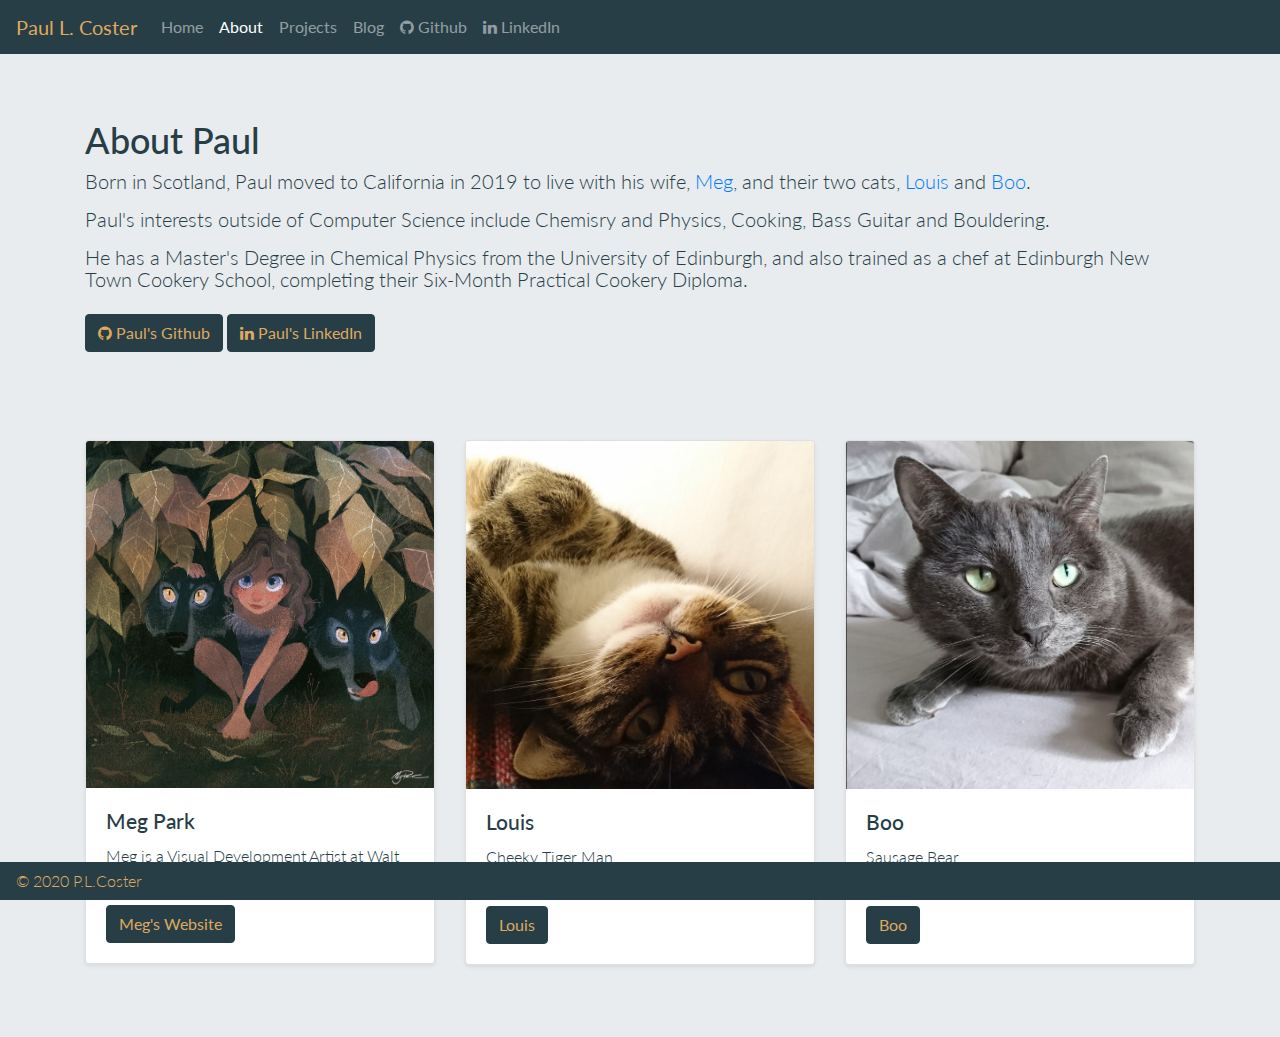
==== about.html @ b4d23ce8 "Added 'about' page to website" ====
<!DOCTYPE html>
<html lang="en">
    <head>
      <meta charset="utf-8">
      <meta name="viewport" content="width=device-width, initial-scale=1, shrink-to-fit=no">
      <!--Bootstrap, StyleSheets and Fonts -->
      <link href="https://fonts.googleapis.com/css?family=Lato:100,300,400&display=swap" rel="stylesheet">
      <link rel="stylesheet" href="https://cdnjs.cloudflare.com/ajax/libs/font-awesome/4.7.0/css/font-awesome.min.css">
      <link rel="stylesheet" href="https://stackpath.bootstrapcdn.com/bootstrap/4.3.1/css/bootstrap.min.css" integrity="sha384-ggOyR0iXCbMQv3Xipma34MD+dH/1fQ784/j6cY/iJTQUOhcWr7x9JvoRxT2MZw1T" crossorigin="anonymous">
      <link rel="stylesheet" href="main.css">
      <meta charset="utf-8">
        <title>About Paul</title>
    </head>
    <body>
      <header>
        <nav class="navbar navbar-expand-md navbar-dark" id="navbar">
          <a class="navbar-brand" id="logo" href="index.html">Paul L. Coster </a>
          <!--Navbar buttons-->
          <button class="navbar-toggler" type="button" data-toggle="collapse" data-target="#navbarSupportedContent" aria-controls="navbarSupportedContent" aria-expanded="false" aria-label="Toggle navigation">
          <span class="navbar-toggler-icon"></span>
          </button>

          <div class="collapse navbar-collapse" id="navbarSupportedContent">
            <ul class="navbar-nav mr-auto">
              <li class="nav-item">
                <a class="nav-link" href="index.html">Home <span class="sr-only">(current)</span></a>
              </li>
              <li class="nav-item active">
                <a class="nav-link" href="about.html">About</a>
              </li>
              <li class="nav-item">
                <a class="nav-link" href="projects.html">Projects</a>
              </li>
              <li class="nav-item">
                <a class="nav-link" href="blog.html">Blog</a>
              </li>
              <li class="nav-item">
                <a class="nav-link" href=https://github.com/PLCoster><i class="fa fa-github"></i> Github</a>
              </li>
              <li class="nav-item" id="test">
                <a class="nav-link" href="https://uk.linkedin.com/in/paul-coster-a29b3948"><i class="fa fa-linkedin"> </i> LinkedIn</a>
              </li>
            </ul>
          </div>
        </nav>
      </header>

      <!--Main Page Content-->

      <main role="main">

        <section class="jumbotron text-left ">
          <div class="container">
            <h1>About Paul</h1>
            <p class="lead"> Born in Scotland, Paul moved to California in 2019 to live with his wife, <a href="http://www.megpark.com">Meg</a>, and their two cats, <a href="Louis.html">Louis</a> and <a href="Boo.html">Boo</a>.</p>
            <p class="lead"> Paul's interests outside of Computer Science include Chemisry and Physics, Cooking, Bass Guitar and Bouldering. </p>
            <p class="lead">He has a Master's Degree in Chemical Physics from the University of Edinburgh, and also trained as a chef at Edinburgh New Town Cookery  School, completing their Six-Month Practical Cookery Diploma.</p>
            <p>
              <a href="https://github.com/PLCoster" class="btn btn-primary my-2"><i class="fa fa-github"></i>  Paul's Github</a></a>
              <a href="https://uk.linkedin.com/in/paul-coster-a29b3948" class="btn btn-primary my-2"><i class="fa fa-linkedin"></i>  Paul's LinkedIn</a>
            </p>
          </div>
        </section>

        <div class="album py-5">
          <div class="container">

            <div class="row">
              <div class="col-md-4 col-sm-6 col-xs-12">
                <div class="card mb-4 sm-6 xs-12 shadow-sm">
                  <img src="assets/meg_thumb.png" class="card-img-top" alt="A grey cat">
                  <div class="card-body">
                    <h3 class="card-title">Meg Park</h3>
                    <p class="card-text">Meg is a Visual Development Artist at Walt Disney Animation Studios</p>
                    <div class="d-flex justify-content-between align-items-center">
                      <div class="btn-group">
                        <a href="http://www.megpark.com" class="btn btn-primary">Meg's Website</a>
                      </div>
                    </div>
                  </div>
                </div>
              </div>
              <div class="col-md-4 col-sm-6 col-xs-12">
                <div class="card mb-4 sm-6 xs-12 shadow-sm">
                  <img src="assets/louis_thumb.png" class="card-img-top" alt="A tabby cat">
                  <div class="card-body">
                    <h3 class="card-title">Louis</h3>
                    <p class="card-text">Cheeky Tiger Man <br></br></p>
                    <div class="d-flex justify-content-between align-items-center">
                      <div class="btn-group">
                        <a href="louis.html" class="btn btn-primary">Louis</a>
                      </div>
                    </div>
                  </div>
                </div>
              </div>
              <div class="col-md-4 col-sm-6 col-xs-12">
                <div class="card mb-4 sm-6 xs-12 shadow-sm">
                  <img src="assets/boo_thumb.png" class="card-img-top" alt="A chess board with 8 queens positioned to solve the N-Queen problem">
                  <div class="card-body">
                    <h3 class="card-title">Boo</h3>
                    <p class="card-text">Sausage Bear <br></br></p>
                    <div class="d-flex justify-content-between align-items-center">
                      <div class="btn-group">
                        <a href="boo.html" class="btn btn-primary">Boo</a>
                      </div>
                    </div>
                  </div>
                </div>
              </div>

      <!--Footer-->

      <footer class="navbar fixed-bottom" id="footer">
          <span class="footer_text">&copy; 2020 P.L.Coster</span>
      </footer>

    <!-- Optional Bootstrap JavaScript -->
    <!-- jQuery first, then Popper.js, then Bootstrap JS -->
    <script src="https://code.jquery.com/jquery-3.3.1.slim.min.js" integrity="sha384-q8i/X+965DzO0rT7abK41JStQIAqVgRVzpbzo5smXKp4YfRvH+8abtTE1Pi6jizo" crossorigin="anonymous"></script>
    <script src="https://cdnjs.cloudflare.com/ajax/libs/popper.js/1.14.7/umd/popper.min.js" integrity="sha384-UO2eT0CpHqdSJQ6hJty5KVphtPhzWj9WO1clHTMGa3JDZwrnQq4sF86dIHNDz0W1" crossorigin="anonymous"></script>
    <script src="https://stackpath.bootstrapcdn.com/bootstrap/4.3.1/js/bootstrap.min.js" integrity="sha384-JjSmVgyd0p3pXB1rRibZUAYoIIy6OrQ6VrjIEaFf/nJGzIxFDsf4x0xIM+B07jRM" crossorigin="anonymous"></script>
    </body>
</html>
---- main.css ----
/* Custom CSS Styles to override Bootstrap */

/* 273E47
  BD632F
  D8973C
  EDE6D1
  A4243B

  light bg
  #E9ECEF
/*
  ========================================
  Custom styles
  ========================================
*/
body {
  background-color: #E9ECEF;
  color: #273E47;
  font: 300 16px/22px "Lato", "Open Sans", "Helvetica Neue", Helvetica, Arial, sans-serif;
}

h1, h2, h3, h4 {
  color: #273E47;
}

h1 {
  font-size: 36px;
  line-height: 44px;
}
h2 {
  font-size: 24px;
  line-height: 44px;
}
h3 {
  font-size: 21px;
}
h4 {
  font-size: 18px;
}
h5 {
  color: #a9b2b9;
  font-size: 14px;
  font-weight: 400;
  text-transform: uppercase;
}

strong {
  font-weight: 400;
}

cite, em {
  font-style: italic;
}

.text-muted {
  color:  #273E47;
}


/*
==========================
NAVBAR
==========================
*/

#navbar {
  font-weight: 400;
  background-color: #273E47;
}

#logo {
  color: #DFA95F;
}

#logo:hover {
  color: #EDE6D1;
}

/*
==========================
JUMBOTRON
==========================
*/

.jumbotron {
  padding-bottom: 0;
}

/*
==========================
FOOTER
==========================
*/

#footer {
  color: #DFA95F;
  background-color: #273E47;
}

/*
===========================
BUTTONS
===========================
*/

.btn-primary {
  color: #DFA95F;
  background-color:  #273E47;
  border-color: #273E47;
}
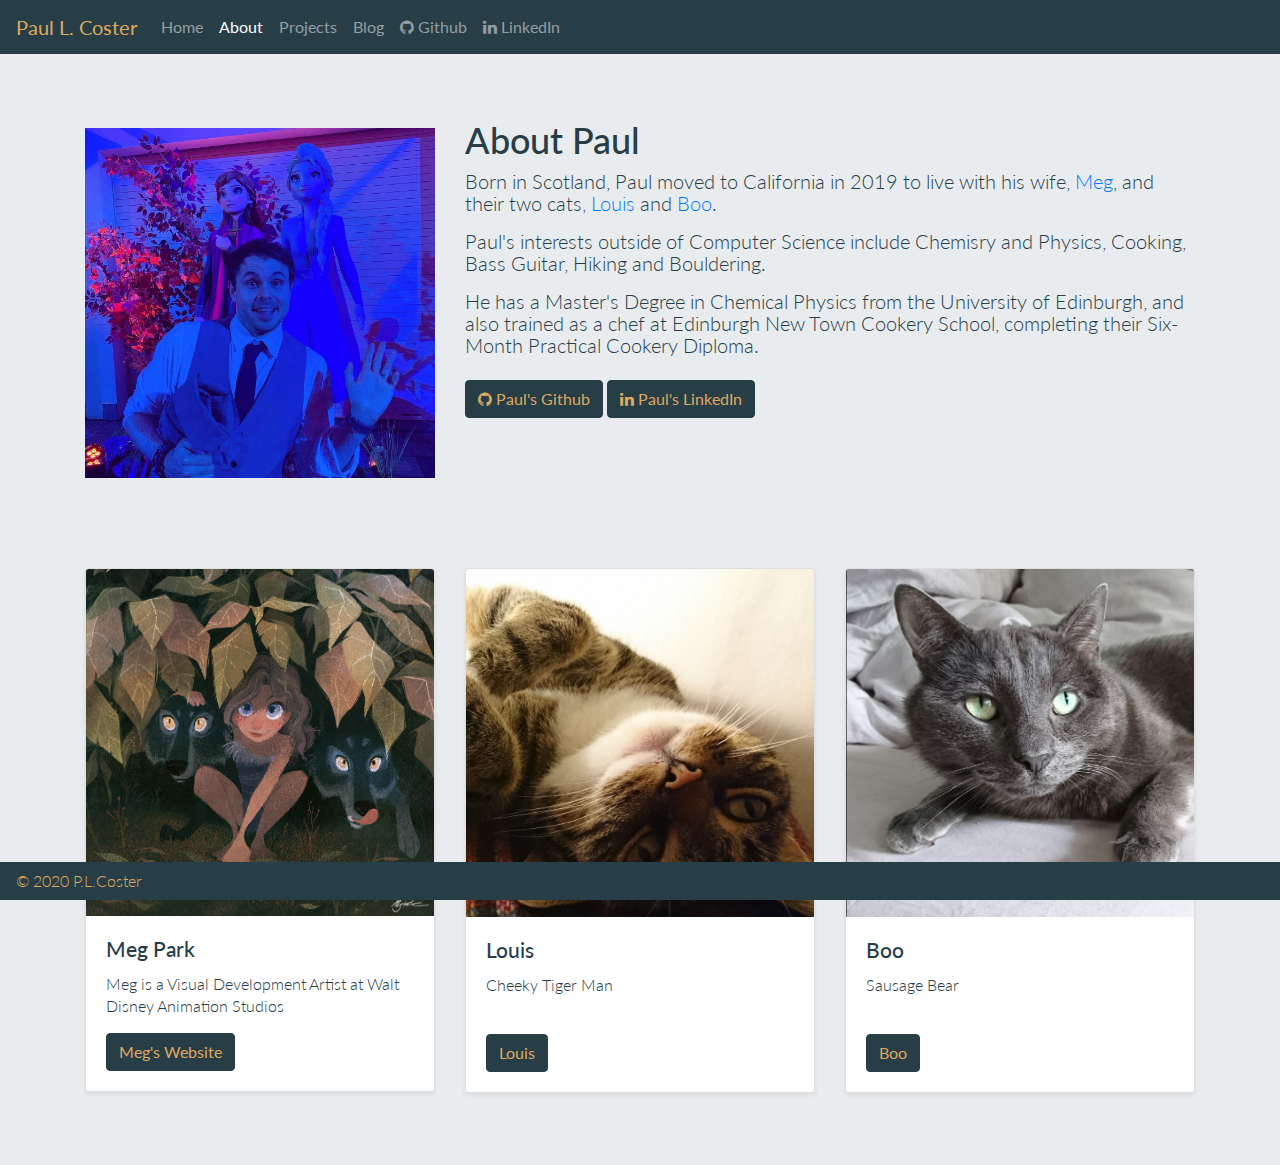
==== commit f7526443: "Extra styling of About page and added profile pic" ====
--- a/about.html
+++ b/about.html
@@ -51,14 +51,21 @@
 
         <section class="jumbotron text-left ">
           <div class="container">
-            <h1>About Paul</h1>
-            <p class="lead"> Born in Scotland, Paul moved to California in 2019 to live with his wife, <a href="http://www.megpark.com">Meg</a>, and their two cats, <a href="Louis.html">Louis</a> and <a href="Boo.html">Boo</a>.</p>
-            <p class="lead"> Paul's interests outside of Computer Science include Chemisry and Physics, Cooking, Bass Guitar and Bouldering. </p>
-            <p class="lead">He has a Master's Degree in Chemical Physics from the University of Edinburgh, and also trained as a chef at Edinburgh New Town Cookery  School, completing their Six-Month Practical Cookery Diploma.</p>
-            <p>
-              <a href="https://github.com/PLCoster" class="btn btn-primary my-2"><i class="fa fa-github"></i>  Paul's Github</a></a>
-              <a href="https://uk.linkedin.com/in/paul-coster-a29b3948" class="btn btn-primary my-2"><i class="fa fa-linkedin"></i>  Paul's LinkedIn</a>
-            </p>
+            <div class="row">
+              <div class="col-md-4 col-sm-6">
+                <img src="assets/paul_about.png" class="profile-img" alt="A picture of Paul in front of a statue of Elsa and Anna from the Frozen movie">
+              </div>
+              <div class="col-md-8 col-sm-6">
+                <h1>About Paul</h1>
+                <p class="lead"> Born in Scotland, Paul moved to California in 2019 to live with his wife, <a href="http://www.megpark.com">Meg</a>, and their two cats, <a href="Louis.html">Louis</a> and <a href="Boo.html">Boo</a>.</p>
+                <p class="lead"> Paul's interests outside of Computer Science include Chemisry and Physics, Cooking, Bass Guitar, Hiking and Bouldering. </p>
+                <p class="lead">He has a Master's Degree in Chemical Physics from the University of Edinburgh, and also trained as a chef at Edinburgh New Town Cookery  School, completing their Six-Month Practical Cookery Diploma.</p>
+                <p>
+                  <a href="https://github.com/PLCoster" class="btn btn-primary my-2"><i class="fa fa-github"></i>  Paul's Github</a></a>
+                  <a href="https://uk.linkedin.com/in/paul-coster-a29b3948" class="btn btn-primary my-2"><i class="fa fa-linkedin"></i>  Paul's LinkedIn</a>
+                </p>
+              </div>
+            </div>
           </div>
         </section>
 
@@ -68,7 +75,7 @@
             <div class="row">
               <div class="col-md-4 col-sm-6 col-xs-12">
                 <div class="card mb-4 sm-6 xs-12 shadow-sm">
-                  <img src="assets/meg_thumb.png" class="card-img-top" alt="A grey cat">
+                  <img src="assets/meg_thumb.png" class="card-img-top" alt="An illustration of a girl flanked by two wolves hiding under leaves">
                   <div class="card-body">
                     <h3 class="card-title">Meg Park</h3>
                     <p class="card-text">Meg is a Visual Development Artist at Walt Disney Animation Studios</p>
@@ -96,7 +103,7 @@
               </div>
               <div class="col-md-4 col-sm-6 col-xs-12">
                 <div class="card mb-4 sm-6 xs-12 shadow-sm">
-                  <img src="assets/boo_thumb.png" class="card-img-top" alt="A chess board with 8 queens positioned to solve the N-Queen problem">
+                  <img src="assets/boo_thumb.png" class="card-img-top" alt="A grey cat">
                   <div class="card-body">
                     <h3 class="card-title">Boo</h3>
                     <p class="card-text">Sausage Bear <br></br></p>
--- a/main.css
+++ b/main.css
@@ -86,6 +86,11 @@
   padding-bottom: 0;
 }
 
+.profile-img {
+  width: 100%;
+  padding: 10px 0;
+}
+
 /*
 ==========================
 FOOTER
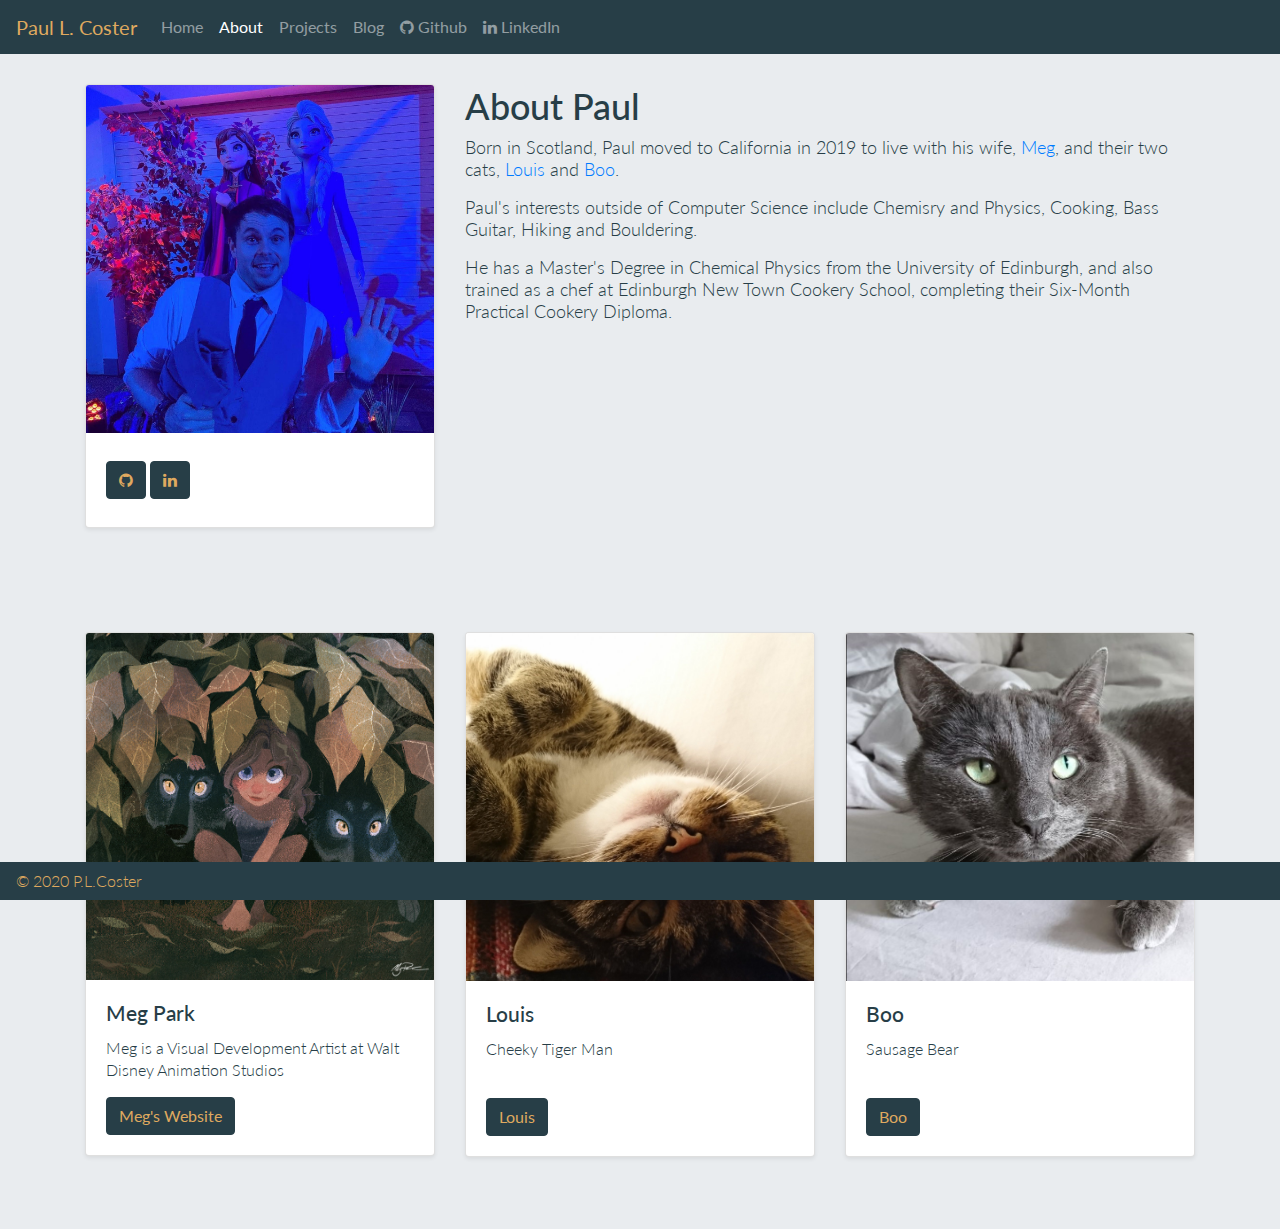
==== commit d91c85a4: "Updated styling on About page" ====
--- a/about.html
+++ b/about.html
@@ -13,7 +13,7 @@
     </head>
     <body>
       <header>
-        <nav class="navbar navbar-expand-md navbar-dark" id="navbar">
+        <nav class="navbar navbar-expand-md navbar-dark fixed-top" id="navbar">
           <a class="navbar-brand" id="logo" href="index.html">Paul L. Coster </a>
           <!--Navbar buttons-->
           <button class="navbar-toggler" type="button" data-toggle="collapse" data-target="#navbarSupportedContent" aria-controls="navbarSupportedContent" aria-expanded="false" aria-label="Toggle navigation">
@@ -53,17 +53,24 @@
           <div class="container">
             <div class="row">
               <div class="col-md-4 col-sm-6">
-                <img src="assets/paul_about.png" class="profile-img" alt="A picture of Paul in front of a statue of Elsa and Anna from the Frozen movie">
-              </div>
-              <div class="col-md-8 col-sm-6">
+                <div class="card mb-4 sm-6 shadow-sm">
+                  <img src="assets/paul_about.png" class="card-img-top" alt="A picture of Paul in front of a statue of Elsa and Anna from the Frozen movie">
+                  <div class="card-body">
+                    <div class="d-flex justify-content-between align-items-center"></div>
+                      <div class="btn-group">
+                        <a href="https://github.com/PLCoster" class="btn btn-primary my-2"><i class="fa fa-github"></i></a>
+                      </div>
+                      <div class="btn-group">
+                        <a href="https://uk.linkedin.com/in/paul-coster-a29b3948" class="btn btn-primary my-2"><i class="fa fa-linkedin"></i></a>
+                      </div>
+                    </div>
+                  </div>
+                </div>
+                <div class="col-md-8 col-sm-6">
                 <h1>About Paul</h1>
                 <p class="lead"> Born in Scotland, Paul moved to California in 2019 to live with his wife, <a href="http://www.megpark.com">Meg</a>, and their two cats, <a href="Louis.html">Louis</a> and <a href="Boo.html">Boo</a>.</p>
                 <p class="lead"> Paul's interests outside of Computer Science include Chemisry and Physics, Cooking, Bass Guitar, Hiking and Bouldering. </p>
                 <p class="lead">He has a Master's Degree in Chemical Physics from the University of Edinburgh, and also trained as a chef at Edinburgh New Town Cookery  School, completing their Six-Month Practical Cookery Diploma.</p>
-                <p>
-                  <a href="https://github.com/PLCoster" class="btn btn-primary my-2"><i class="fa fa-github"></i>  Paul's Github</a></a>
-                  <a href="https://uk.linkedin.com/in/paul-coster-a29b3948" class="btn btn-primary my-2"><i class="fa fa-linkedin"></i>  Paul's LinkedIn</a>
-                </p>
               </div>
             </div>
           </div>
--- a/main.css
+++ b/main.css
@@ -84,11 +84,17 @@
 
 .jumbotron {
   padding-bottom: 0;
+  margin-top: 20px;
+}
+
+.lead {
+  font-size: 18px;
 }
 
 .profile-img {
   width: 100%;
   padding: 10px 0;
+  border-radius: 10px;
 }
 
 /*
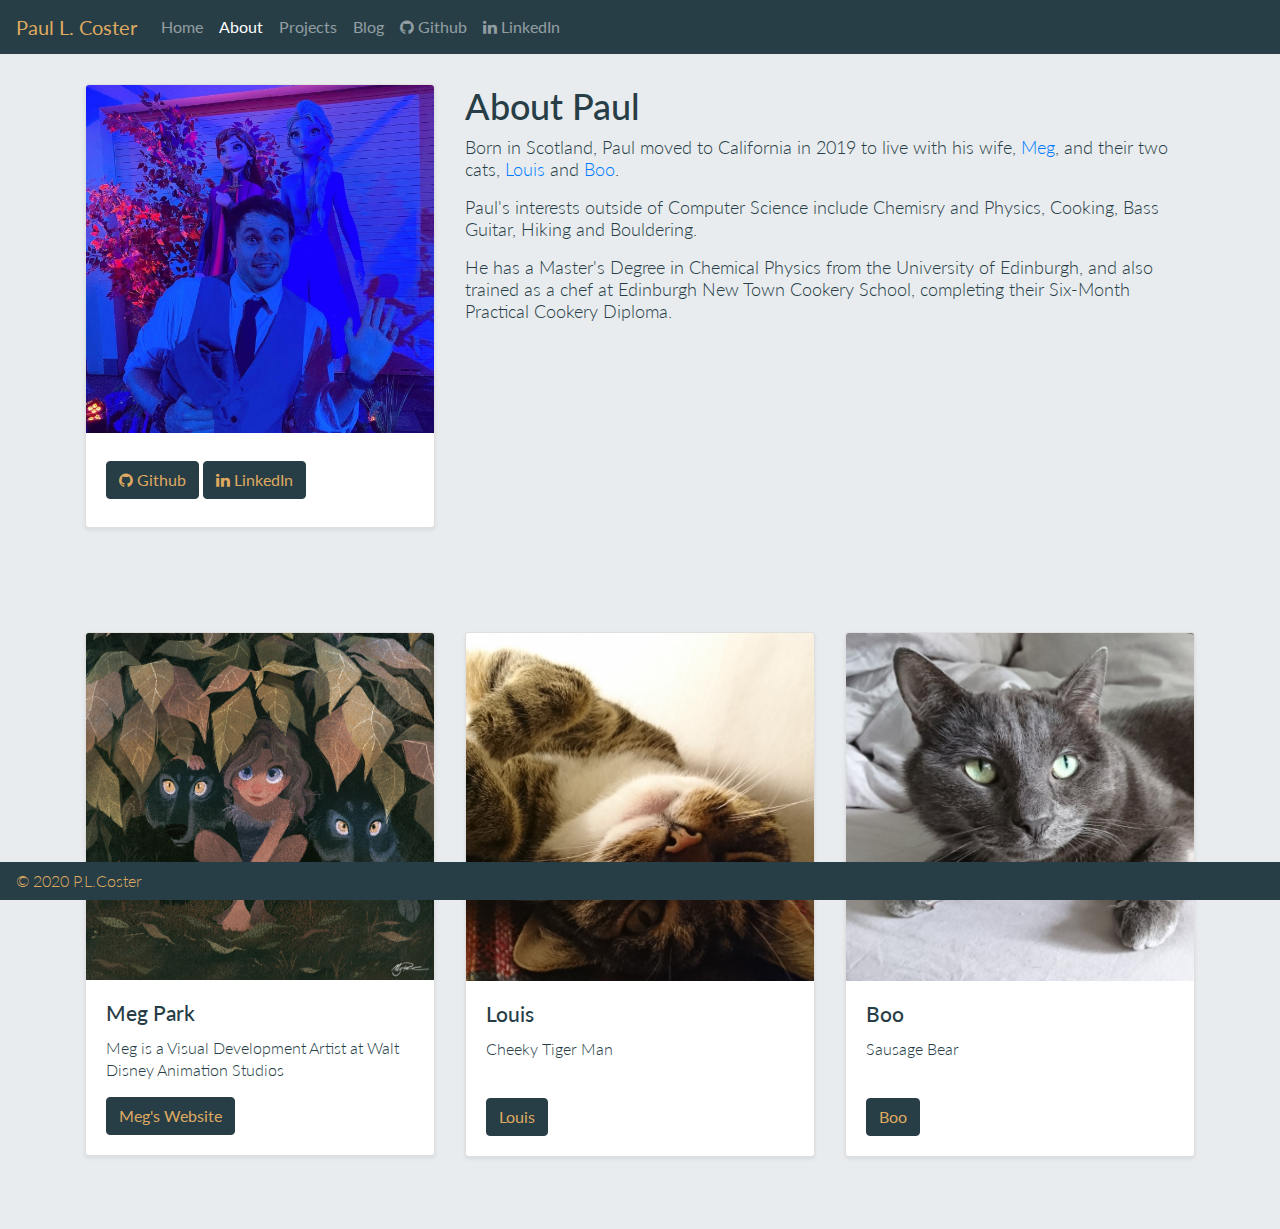
==== commit 1a96a157: "Added Louis page to site" ====
--- a/about.html
+++ b/about.html
@@ -53,15 +53,15 @@
           <div class="container">
             <div class="row">
               <div class="col-md-4 col-sm-6">
-                <div class="card mb-4 sm-6 shadow-sm">
+                <div class="card mb-4 shadow-sm">
                   <img src="assets/paul_about.png" class="card-img-top" alt="A picture of Paul in front of a statue of Elsa and Anna from the Frozen movie">
                   <div class="card-body">
                     <div class="d-flex justify-content-between align-items-center"></div>
                       <div class="btn-group">
-                        <a href="https://github.com/PLCoster" class="btn btn-primary my-2"><i class="fa fa-github"></i></a>
+                        <a href="https://github.com/PLCoster" class="btn btn-primary my-2"><i class="fa fa-github"></i>  Github</a>
                       </div>
                       <div class="btn-group">
-                        <a href="https://uk.linkedin.com/in/paul-coster-a29b3948" class="btn btn-primary my-2"><i class="fa fa-linkedin"></i></a>
+                        <a href="https://uk.linkedin.com/in/paul-coster-a29b3948" class="btn btn-primary my-2"><i class="fa fa-linkedin"></i>  LinkedIn</a>
                       </div>
                     </div>
                   </div>
@@ -81,7 +81,7 @@
 
             <div class="row">
               <div class="col-md-4 col-sm-6 col-xs-12">
-                <div class="card mb-4 sm-6 xs-12 shadow-sm">
+                <div class="card mb-4 shadow-sm">
                   <img src="assets/meg_thumb.png" class="card-img-top" alt="An illustration of a girl flanked by two wolves hiding under leaves">
                   <div class="card-body">
                     <h3 class="card-title">Meg Park</h3>
@@ -95,7 +95,7 @@
                 </div>
               </div>
               <div class="col-md-4 col-sm-6 col-xs-12">
-                <div class="card mb-4 sm-6 xs-12 shadow-sm">
+                <div class="card mb-4 shadow-sm">
                   <img src="assets/louis_thumb.png" class="card-img-top" alt="A tabby cat">
                   <div class="card-body">
                     <h3 class="card-title">Louis</h3>
@@ -109,7 +109,7 @@
                 </div>
               </div>
               <div class="col-md-4 col-sm-6 col-xs-12">
-                <div class="card mb-4 sm-6 xs-12 shadow-sm">
+                <div class="card mb-4 shadow-sm">
                   <img src="assets/boo_thumb.png" class="card-img-top" alt="A grey cat">
                   <div class="card-body">
                     <h3 class="card-title">Boo</h3>
--- a/main.css
+++ b/main.css
@@ -91,11 +91,16 @@
   font-size: 18px;
 }
 
-.profile-img {
+.cat-img {
+  display: block;
+  max-width: 720px;
   width: 100%;
-  padding: 10px 0;
-  border-radius: 10px;
+  border-radius: 20px;
+  margin: auto;
+  margin-bottom: 20px;
+  border: 1px gray solid;
 }
+
 
 /*
 ==========================
@@ -106,6 +111,15 @@
 #footer {
   color: #DFA95F;
   background-color: #273E47;
+}
+
+/*
+===========================
+CONTAINER
+===========================
+*/
+.container .cat-info {
+  margin-bottom: 40px;
 }
 
 /*
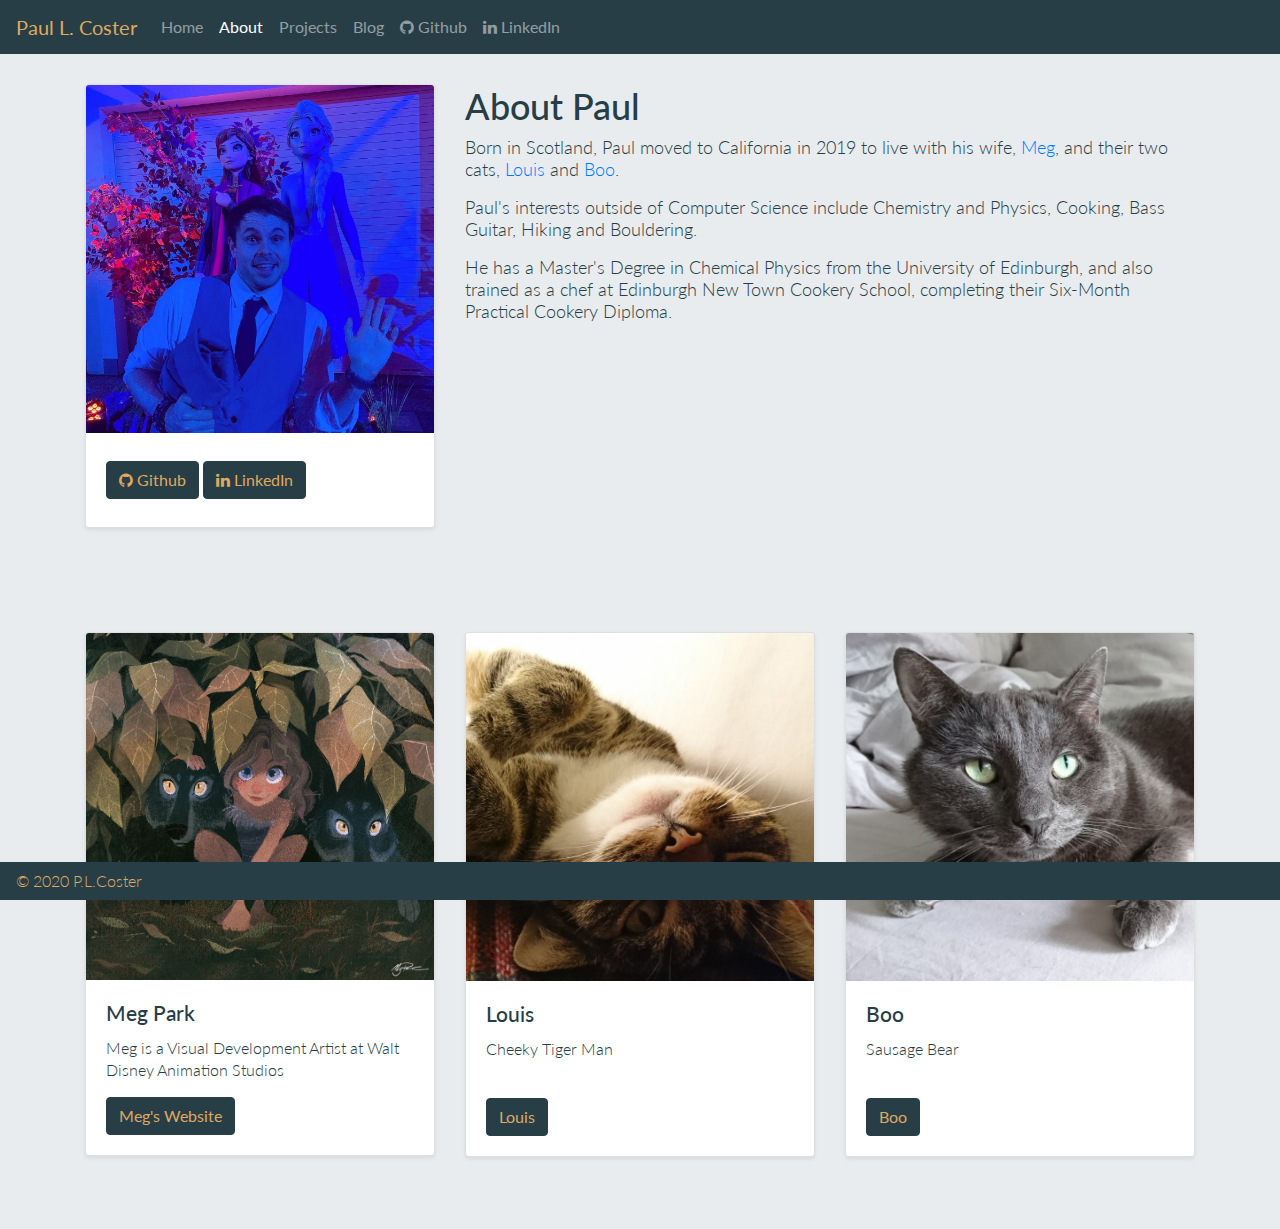
==== commit 5925a701: "Added Boo page, Project Page, Blog page and started n-queens blog" ====
--- a/about.html
+++ b/about.html
@@ -68,8 +68,8 @@
                 </div>
                 <div class="col-md-8 col-sm-6">
                 <h1>About Paul</h1>
-                <p class="lead"> Born in Scotland, Paul moved to California in 2019 to live with his wife, <a href="http://www.megpark.com">Meg</a>, and their two cats, <a href="Louis.html">Louis</a> and <a href="Boo.html">Boo</a>.</p>
-                <p class="lead"> Paul's interests outside of Computer Science include Chemisry and Physics, Cooking, Bass Guitar, Hiking and Bouldering. </p>
+                <p class="lead"> Born in Scotland, Paul moved to California in 2019 to live with his wife, <a href="http://www.megpark.com">Meg</a>, and their two cats, <a href="louis.html">Louis</a> and <a href="boo.html">Boo</a>.</p>
+                <p class="lead"> Paul's interests outside of Computer Science include Chemistry and Physics, Cooking, Bass Guitar, Hiking and Bouldering. </p>
                 <p class="lead">He has a Master's Degree in Chemical Physics from the University of Edinburgh, and also trained as a chef at Edinburgh New Town Cookery  School, completing their Six-Month Practical Cookery Diploma.</p>
               </div>
             </div>
@@ -122,6 +122,10 @@
                   </div>
                 </div>
               </div>
+            </div>
+          </div>
+        </div>
+      </main>
 
       <!--Footer-->
 
@@ -129,10 +133,10 @@
           <span class="footer_text">&copy; 2020 P.L.Coster</span>
       </footer>
 
-    <!-- Optional Bootstrap JavaScript -->
-    <!-- jQuery first, then Popper.js, then Bootstrap JS -->
-    <script src="https://code.jquery.com/jquery-3.3.1.slim.min.js" integrity="sha384-q8i/X+965DzO0rT7abK41JStQIAqVgRVzpbzo5smXKp4YfRvH+8abtTE1Pi6jizo" crossorigin="anonymous"></script>
-    <script src="https://cdnjs.cloudflare.com/ajax/libs/popper.js/1.14.7/umd/popper.min.js" integrity="sha384-UO2eT0CpHqdSJQ6hJty5KVphtPhzWj9WO1clHTMGa3JDZwrnQq4sF86dIHNDz0W1" crossorigin="anonymous"></script>
-    <script src="https://stackpath.bootstrapcdn.com/bootstrap/4.3.1/js/bootstrap.min.js" integrity="sha384-JjSmVgyd0p3pXB1rRibZUAYoIIy6OrQ6VrjIEaFf/nJGzIxFDsf4x0xIM+B07jRM" crossorigin="anonymous"></script>
+      <!-- Optional Bootstrap JavaScript -->
+      <!-- jQuery first, then Popper.js, then Bootstrap JS -->
+      <script src="https://code.jquery.com/jquery-3.3.1.slim.min.js" integrity="sha384-q8i/X+965DzO0rT7abK41JStQIAqVgRVzpbzo5smXKp4YfRvH+8abtTE1Pi6jizo" crossorigin="anonymous"></script>
+      <script src="https://cdnjs.cloudflare.com/ajax/libs/popper.js/1.14.7/umd/popper.min.js" integrity="sha384-UO2eT0CpHqdSJQ6hJty5KVphtPhzWj9WO1clHTMGa3JDZwrnQq4sF86dIHNDz0W1" crossorigin="anonymous"></script>
+      <script src="https://stackpath.bootstrapcdn.com/bootstrap/4.3.1/js/bootstrap.min.js" integrity="sha384-JjSmVgyd0p3pXB1rRibZUAYoIIy6OrQ6VrjIEaFf/nJGzIxFDsf4x0xIM+B07jRM" crossorigin="anonymous"></script>
     </body>
 </html>--- a/main.css
+++ b/main.css
@@ -28,7 +28,7 @@
   line-height: 44px;
 }
 h2 {
-  font-size: 24px;
+  font-size: 28px;
   line-height: 44px;
 }
 h3 {
@@ -134,6 +134,18 @@
   border-color: #273E47;
 }
 
+.new-nick {
+  margin-bottom: 20px;
+}
+
+/*
+==========================
+BLOG
+==========================
+*/
+
+.blog-main {
+  margin-top: 100px;
+}
 
 
-
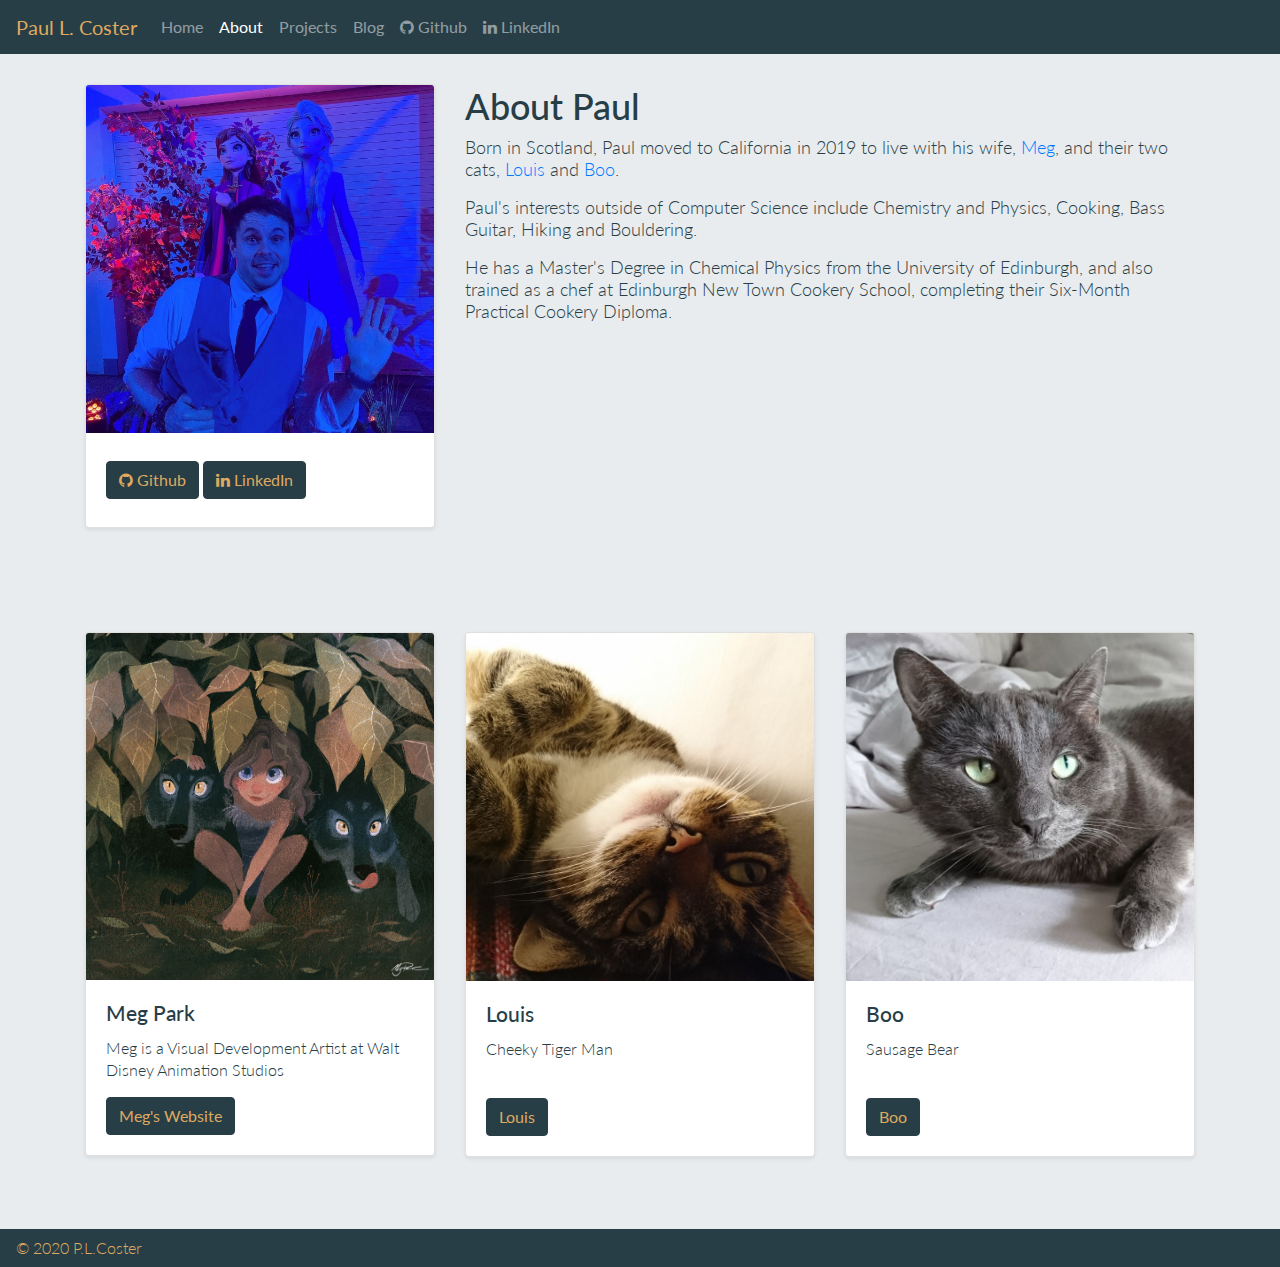
==== commit 7a9f52b3: "Fixed sticky footer and added styling on pages requiring it" ====
--- a/about.html
+++ b/about.html
@@ -129,7 +129,7 @@
 
       <!--Footer-->
 
-      <footer class="navbar fixed-bottom" id="footer">
+      <footer class="navbar" id="footer">
           <span class="footer_text">&copy; 2020 P.L.Coster</span>
       </footer>
 
--- a/main.css
+++ b/main.css
@@ -1,5 +1,4 @@
 /* Custom CSS Styles to override Bootstrap */
-
 /* 273E47
   BD632F
   D8973C
@@ -8,6 +7,13 @@
 
   light bg
   #E9ECEF
+
+
+/*
+  ========================================
+  SASS Variables
+  ========================================
+*/
 /*
   ========================================
   Custom styles
@@ -27,21 +33,18 @@
   font-size: 36px;
   line-height: 44px;
 }
+
 h2 {
   font-size: 28px;
   line-height: 44px;
 }
+
 h3 {
   font-size: 21px;
 }
+
 h4 {
   font-size: 18px;
-}
-h5 {
-  color: #a9b2b9;
-  font-size: 14px;
-  font-weight: 400;
-  text-transform: uppercase;
 }
 
 strong {
@@ -53,16 +56,14 @@
 }
 
 .text-muted {
-  color:  #273E47;
+  color: #273E47;
 }
-
 
 /*
 ==========================
 NAVBAR
 ==========================
 */
-
 #navbar {
   font-weight: 400;
   background-color: #273E47;
@@ -81,13 +82,11 @@
 JUMBOTRON
 ==========================
 */
-
 .jumbotron {
   padding-bottom: 0;
   margin-top: 20px;
 }
-
-.lead {
+.jumbotron .lead {
   font-size: 18px;
 }
 
@@ -101,13 +100,11 @@
   border: 1px gray solid;
 }
 
-
 /*
 ==========================
 FOOTER
 ==========================
 */
-
 #footer {
   color: #DFA95F;
   background-color: #273E47;
@@ -127,11 +124,14 @@
 BUTTONS
 ===========================
 */
+.btn-primary, .btn-primary:hover {
+  color: #DFA95F;
+  background-color: #273E47;
+  border-color: #273E47;
+}
 
-.btn-primary {
-  color: #DFA95F;
-  background-color:  #273E47;
-  border-color: #273E47;
+.btn-primary:hover {
+  color: #EDE6D1;
 }
 
 .new-nick {
@@ -140,12 +140,58 @@
 
 /*
 ==========================
+TABLES
+==========================
+*/
+table.table {
+  margin-bottom: 5px;
+}
+
+th, td {
+  font-size: 12px;
+  line-height: 12px;
+}
+
+/*
+==========================
 BLOG
 ==========================
 */
-
 .blog-main {
   margin-top: 100px;
+  margin-bottom: 100px;
 }
 
+/* Inherit from cat img */
+.blog-post img.blog-img.center {
+  display: block;
+  max-height: 300px;
+  max-width: 100%;
+  margin: auto;
+  border: 1px gray solid;
+}
 
+img.blog-img + p, table + p {
+  font-size: 12px;
+  font-weight: 700;
+  text-align: center;
+}
+
+/*
+=============================
+RESPONSIVE
+=============================
+*/
+@media print {
+  .nickname-gen {
+    display: none;
+  }
+}
+@media only screen and (max-width: 400px) {
+  .blog-post img.blog-img.center {
+    max-width: 90vw;
+    min-width: 300px;
+  }
+}
+
+/*# sourceMappingURL=main.css.map */
